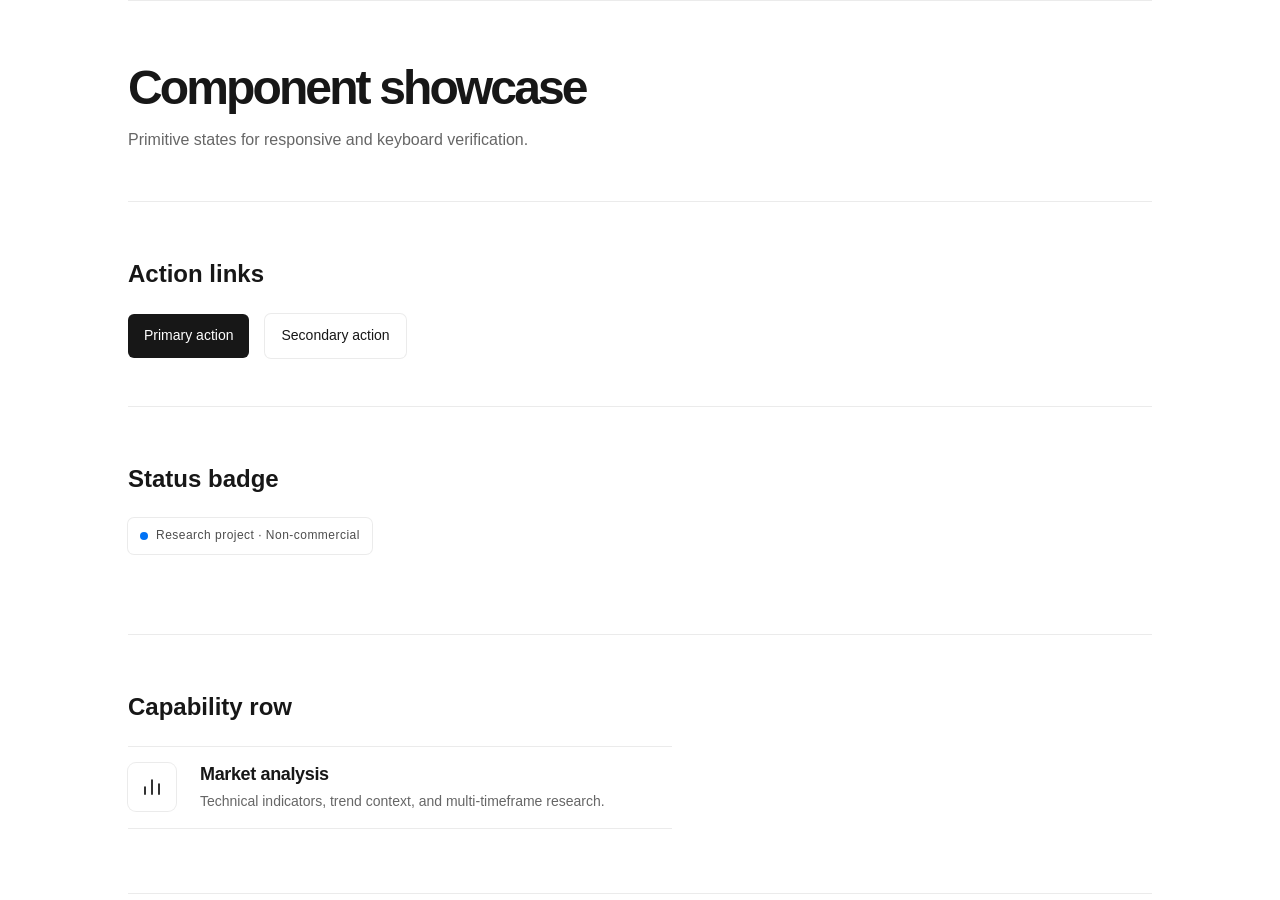
==== showcase.html @ 851f1004 "Create Stock Agent project page" ====
<!doctype html>
<html lang="en">
  <head>
    <meta charset="utf-8">
    <meta name="viewport" content="width=device-width, initial-scale=1">
    <title>Stock Agent Component Showcase</title>
    <meta name="robots" content="noindex">
    <link rel="stylesheet" href="styles.css">
    <style>
      .showcase { width: min(calc(100% - 2rem), 64rem); margin: 0 auto; padding: var(--space-16) 0; }
      .showcase section { margin-top: var(--space-12); padding-top: var(--space-8); border-top: 0.0625rem solid var(--rule); }
      .showcase-row { display: flex; flex-wrap: wrap; gap: var(--space-4); align-items: center; }
      .showcase .capability { max-width: 34rem; }
      .showcase h1 { font-size: 3rem; }
    </style>
  </head>
  <body>
    <main class="showcase">
      <h1>Component showcase</h1>
      <p class="summary">Primitive states for responsive and keyboard verification.</p>
      <section aria-labelledby="actions-title">
        <h2 id="actions-title">Action links</h2>
        <div class="showcase-row">
          <a class="button primary" href="#actions-title">Primary action</a>
          <a class="button secondary" href="#actions-title">Secondary action</a>
        </div>
      </section>
      <section aria-labelledby="status-title">
        <h2 id="status-title">Status badge</h2>
        <p class="status"><span aria-hidden="true"></span>Research project · Non-commercial</p>
      </section>
      <section aria-labelledby="capability-title">
        <h2 id="capability-title">Capability row</h2>
        <article class="capability">
          <div class="icon-tile" aria-hidden="true"><svg viewBox="0 0 24 24"><path d="M5 19V12M12 19V5M19 19V9"/></svg></div>
          <div><h2>Market analysis</h2><p>Technical indicators, trend context, and multi-timeframe research.</p></div>
        </article>
      </section>
    </main>
  </body>
</html>
---- styles.css ----
:root {
  --surface-canvas: #ffffff;
  --surface-soft: #fafafa;
  --text-strong: #171717;
  --text-body: #4d4d4d;
  --text-muted: #666666;
  --rule: #ebebeb;
  --accent: #0072f5;
  --focus-halo: rgba(0, 114, 245, 0.22);
  --ring: rgba(0, 0, 0, 0.08);
  --shadow-soft: rgba(0, 0, 0, 0.04);
  --space-1: 0.25rem;
  --space-2: 0.5rem;
  --space-3: 0.75rem;
  --space-4: 1rem;
  --space-6: 1.5rem;
  --space-8: 2rem;
  --space-12: 3rem;
  --space-16: 4rem;
  --space-20: 5rem;
  --radius-action: 0.375rem;
  --radius-tile: 0.5rem;
  --radius-card: 0.75rem;
  --font-sans: Arial, "Helvetica Neue", sans-serif;
  --font-mono: "SFMono-Regular", Consolas, "Liberation Mono", monospace;
  --content-max: 80rem;
}

* { box-sizing: border-box; }

html { scroll-behavior: smooth; }

body {
  margin: 0;
  min-width: 20rem;
  background: var(--surface-canvas);
  color: var(--text-strong);
  font-family: var(--font-sans);
  font-size: 1rem;
  line-height: 1.65;
  text-rendering: optimizeLegibility;
}

a { color: inherit; }

.skip-link {
  position: fixed;
  top: var(--space-3);
  left: var(--space-3);
  z-index: 10;
  padding: var(--space-2) var(--space-3);
  border-radius: var(--radius-action);
  background: var(--text-strong);
  color: var(--surface-canvas);
  transform: translateY(-200%);
}

.skip-link:focus { transform: translateY(0); }

.site-header,
footer {
  width: min(calc(100% - 2rem), var(--content-max));
  margin-inline: auto;
}

.site-header {
  display: flex;
  min-height: var(--space-20);
  align-items: center;
  justify-content: space-between;
  gap: var(--space-6);
}

.wordmark {
  font-size: 1rem;
  font-weight: 600;
  letter-spacing: -0.03em;
  text-decoration: none;
}

nav { display: flex; align-items: center; gap: var(--space-8); }

nav a,
footer a {
  color: var(--text-body);
  font-size: 0.875rem;
  font-weight: 500;
  text-decoration-thickness: 0.0625rem;
  text-underline-offset: var(--space-1);
}

nav a { text-decoration: none; }
nav a:hover, footer a:hover { color: var(--text-strong); }

main { border-block: 0.0625rem solid var(--rule); }

.hero {
  display: grid;
  width: min(calc(100% - 2rem), var(--content-max));
  min-height: calc(100dvh - 10rem);
  margin-inline: auto;
  padding-block: clamp(var(--space-12), 7vw, var(--space-20));
  grid-template-columns: minmax(0, 0.8fr) minmax(32rem, 1.2fr);
  align-items: center;
  gap: clamp(var(--space-8), 5vw, var(--space-16));
}

.hero-copy { max-width: 36rem; }

.status {
  display: inline-flex;
  align-items: center;
  gap: var(--space-2);
  margin: 0 0 var(--space-8);
  padding: var(--space-2) var(--space-3);
  border-radius: var(--radius-action);
  box-shadow: 0 0 0 0.0625rem var(--ring);
  color: var(--text-body);
  font-size: 0.75rem;
  font-weight: 500;
  letter-spacing: 0.04em;
}

.status span {
  width: 0.5rem;
  height: 0.5rem;
  border-radius: 50%;
  background: var(--accent);
}

h1 {
  margin: 0;
  font-size: clamp(3rem, 7vw, 5.5rem);
  font-weight: 600;
  letter-spacing: -0.06em;
  line-height: 0.96;
}

.lead {
  max-width: 31rem;
  margin: var(--space-6) 0 0;
  color: var(--text-body);
  font-size: clamp(1.5rem, 3vw, 2.25rem);
  font-weight: 500;
  letter-spacing: -0.035em;
  line-height: 1.18;
}

.summary {
  max-width: 31rem;
  margin: var(--space-4) 0 0;
  color: var(--text-muted);
}

.capabilities { margin-top: var(--space-12); }

.capability {
  display: grid;
  grid-template-columns: var(--space-12) 1fr;
  gap: var(--space-6);
  padding-block: var(--space-4);
  border-top: 0.0625rem solid var(--rule);
}

.capability:last-child { border-bottom: 0.0625rem solid var(--rule); }

.icon-tile {
  display: grid;
  width: var(--space-12);
  height: var(--space-12);
  place-items: center;
  border-radius: var(--radius-tile);
  box-shadow: 0 0 0 0.0625rem var(--ring);
  background: var(--surface-canvas);
}

.icon-tile svg {
  width: var(--space-6);
  fill: none;
  stroke: currentColor;
  stroke-linecap: round;
  stroke-linejoin: round;
  stroke-width: 1.75;
}

.capability h2 {
  margin: 0;
  font-size: 1.125rem;
  font-weight: 600;
  letter-spacing: -0.02em;
  line-height: 1.3;
}

.capability p {
  margin: var(--space-1) 0 0;
  color: var(--text-muted);
  font-size: 0.875rem;
  line-height: 1.5;
}

.actions { display: flex; gap: var(--space-3); margin-top: var(--space-8); }

.button {
  display: inline-flex;
  min-height: 2.75rem;
  align-items: center;
  justify-content: center;
  gap: var(--space-2);
  padding: var(--space-2) var(--space-4);
  border-radius: var(--radius-action);
  font-size: 0.875rem;
  font-weight: 500;
  text-decoration: none;
  transition: transform 150ms ease-out, opacity 150ms ease-out;
}

.button:hover { opacity: 0.82; }
.button:active { transform: scale(0.98); }
.button.primary { background: var(--text-strong); color: var(--surface-canvas); }
.button.secondary { box-shadow: 0 0 0 0.0625rem var(--ring); background: var(--surface-canvas); }
.button svg { width: var(--space-4); fill: none; stroke: currentColor; stroke-linecap: round; stroke-linejoin: round; }

a:focus-visible {
  outline: 0.125rem solid var(--accent);
  outline-offset: var(--space-1);
  box-shadow: 0 0 0 var(--space-1) var(--focus-halo);
}

.chart-card {
  overflow: hidden;
  margin: 0;
  border-radius: var(--radius-card);
  box-shadow: 0 0 0 0.0625rem var(--ring), 0 0.125rem 0.125rem var(--shadow-soft), 0 1rem 2rem -1.5rem var(--ring);
  background: var(--surface-canvas);
}

.chart-toolbar,
.chart-heading {
  display: flex;
  align-items: center;
  justify-content: space-between;
  gap: var(--space-4);
  padding: var(--space-4) var(--space-6);
  border-bottom: 0.0625rem solid var(--rule);
}

.chart-toolbar div:first-child { display: flex; align-items: center; gap: var(--space-3); }
.chart-toolbar strong { font-size: 0.875rem; }
.chart-toolbar span { color: var(--text-muted); font-size: 0.75rem; }
.periods { display: flex; gap: var(--space-1); }
.periods span { padding: var(--space-1) var(--space-2); border-radius: var(--radius-action); font-family: var(--font-mono); }
.periods .selected { color: var(--accent); box-shadow: 0 0 0 0.0625rem var(--accent); }

.chart-heading { border-bottom: 0; padding-bottom: 0; }
.chart-heading div { display: grid; gap: var(--space-1); }
.eyebrow { color: var(--text-muted); font-family: var(--font-mono); font-size: 0.75rem; letter-spacing: 0.04em; text-transform: uppercase; }
.chart-heading strong { font-size: 1.5rem; letter-spacing: -0.03em; }
.preview-label { padding: var(--space-1) var(--space-2); border-radius: 9999px; background: var(--surface-soft); color: var(--text-muted); font-size: 0.75rem; }

.market-chart { display: block; width: 100%; height: auto; padding: var(--space-4) var(--space-6) 0; }
.grid path { fill: none; stroke: var(--rule); stroke-width: 1; }
.trend { fill: none; stroke: var(--accent); stroke-width: 2; stroke-linecap: round; }
.candles { fill: var(--surface-canvas); stroke: var(--text-strong); stroke-width: 2; }
.volume { fill: none; stroke: var(--text-muted); stroke-width: 8; opacity: 0.45; }
.indicator { fill: none; stroke: var(--text-strong); stroke-width: 2; }
.indicator-rule { fill: none; stroke: var(--rule); stroke-width: 1; stroke-dasharray: 6 6; }

figcaption {
  padding: var(--space-3) var(--space-6) var(--space-4);
  border-top: 0.0625rem solid var(--rule);
  color: var(--text-muted);
  font-size: 0.75rem;
}

footer {
  display: flex;
  min-height: var(--space-20);
  align-items: center;
  justify-content: space-between;
  gap: var(--space-6);
  color: var(--text-muted);
  font-size: 0.875rem;
}

footer p { margin: 0; }

@media (max-width: 64rem) {
  .hero { grid-template-columns: 1fr; }
  .hero-copy { max-width: 42rem; }
  .chart-card { width: 100%; max-width: 50rem; }
}

@media (max-width: 48rem) {
  .site-header { min-height: var(--space-16); }
  nav { gap: var(--space-4); }
  nav a:first-child { display: none; }
  .hero { min-height: auto; padding-block: var(--space-12); }
  .status { margin-bottom: var(--space-6); }
  .capabilities { margin-top: var(--space-8); }
  .chart-toolbar, .chart-heading { padding-inline: var(--space-4); }
  .market-chart { padding-inline: var(--space-2); }
  figcaption { padding-inline: var(--space-4); }
  footer { align-items: flex-start; flex-direction: column; justify-content: center; padding-block: var(--space-6); }
}

@media (max-width: 30rem) {
  .site-header, .hero, footer { width: min(calc(100% - 1.5rem), var(--content-max)); }
  nav a { font-size: 0.75rem; }
  .actions { align-items: stretch; flex-direction: column; }
  .periods span:not(.selected) { display: none; }
}

@media (prefers-reduced-motion: reduce) {
  html { scroll-behavior: auto; }
  *, *::before, *::after { transition-duration: 0.01ms !important; }
}
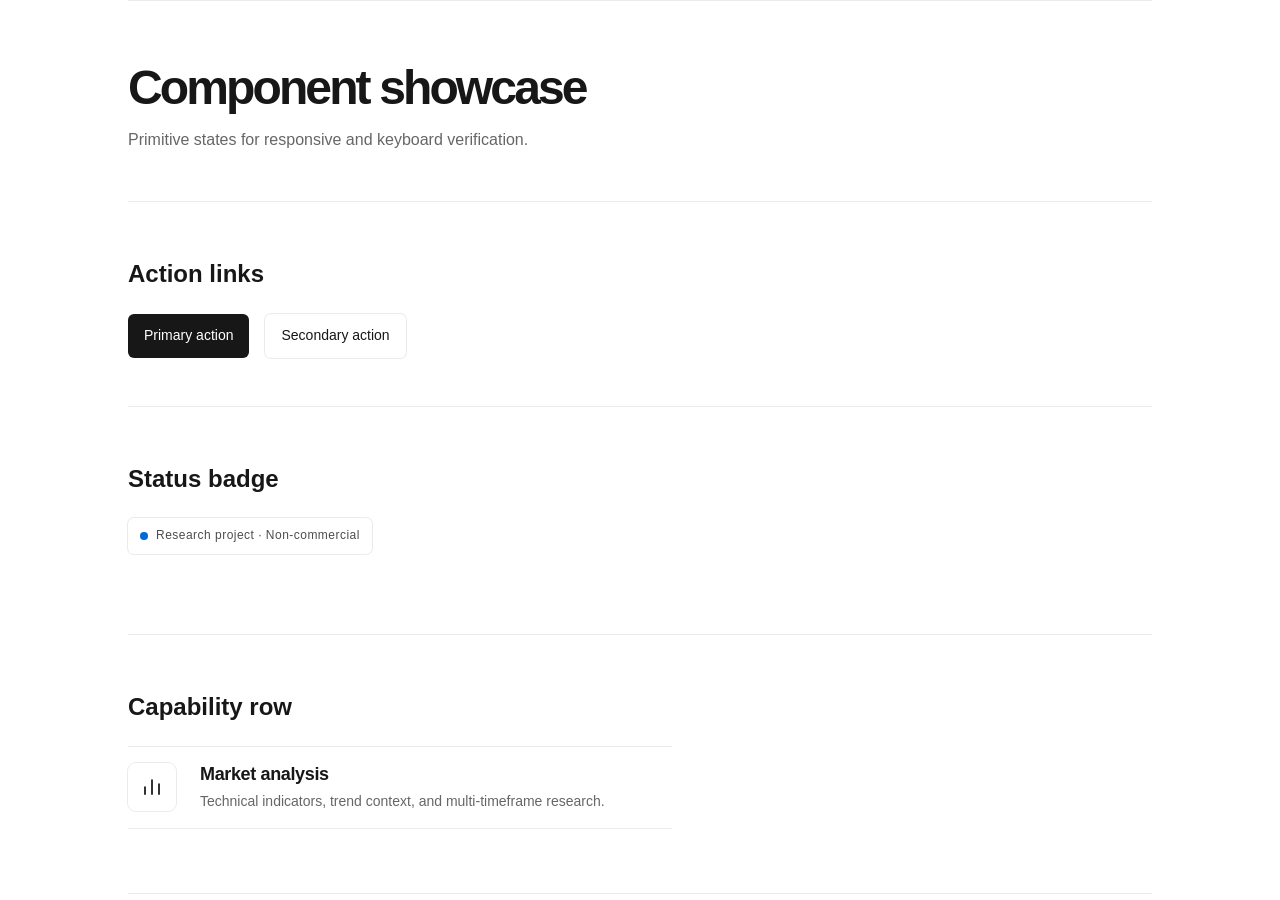
==== commit 325d50da: "Improve audit accessibility and metadata" ====
--- a/showcase.html
+++ b/showcase.html
@@ -5,6 +5,7 @@
     <meta name="viewport" content="width=device-width, initial-scale=1">
     <title>Stock Agent Component Showcase</title>
     <meta name="robots" content="noindex">
+    <link rel="icon" href="favicon.svg" type="image/svg+xml">
     <link rel="stylesheet" href="styles.css">
     <style>
       .showcase { width: min(calc(100% - 2rem), 64rem); margin: 0 auto; padding: var(--space-16) 0; }
--- a/styles.css
+++ b/styles.css
@@ -5,8 +5,8 @@
   --text-body: #4d4d4d;
   --text-muted: #666666;
   --rule: #ebebeb;
-  --accent: #0072f5;
-  --focus-halo: rgba(0, 114, 245, 0.22);
+  --accent: #0068d7;
+  --focus-halo: rgba(0, 104, 215, 0.22);
   --ring: rgba(0, 0, 0, 0.08);
   --shadow-soft: rgba(0, 0, 0, 0.04);
   --space-1: 0.25rem;
